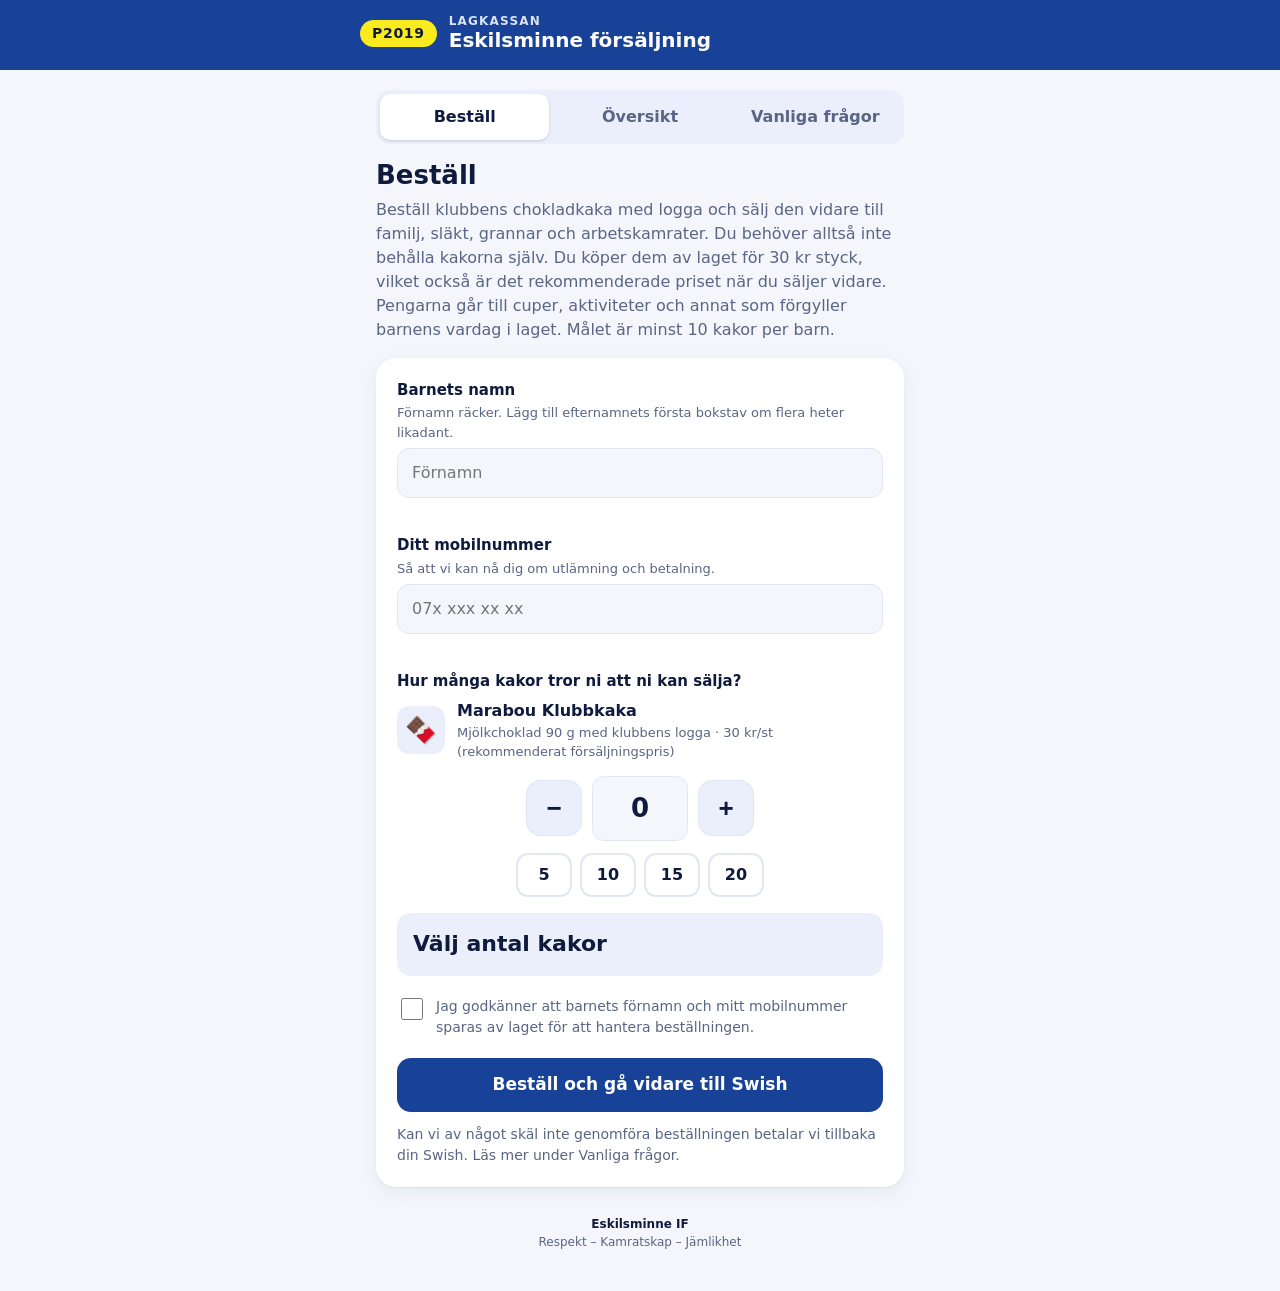
==== index.html @ 73124a8a "Betona att kakorna säljs vidare Introtexten säger tydligt att man säljer kakorna vidare och inte beh" ====
<!DOCTYPE html>
<html lang="sv">
<head>
<meta charset="utf-8">
<meta name="viewport" content="width=device-width, initial-scale=1, viewport-fit=cover">
<meta name="robots" content="noindex, nofollow">
<meta name="theme-color" content="#174297">
<title>Chokladförsäljning</title>
<style>
  /* Färger: Eskilsminne IF blå #174297 (accent) och gul #faeb1e (markering).
     Bekräfta mot klubbens grafiska profil. */
  :root {
    --bg: #f4f6fb; --card: #ffffff; --text: #0f1b3d; --muted: #5a6585;
    --line: #e1e6f2; --soft: #eaeffb;
    --brand: #174297; --yellow: #faeb1e; --navy: #0f1b3d;
    --accent: #174297;
    --cta-bg: #174297; --cta-ink: #ffffff; --sel-border: #174297;
    --ok: #1b7a34; --err: #b3261e;
    --shadow: 0 1px 2px rgba(15,27,61,.06), 0 6px 20px rgba(15,27,61,.06);
    --r: 20px;
  }
  @media (prefers-color-scheme: dark) {
    :root {
      --bg: #0a1230; --card: #121d44; --text: #eef1fa; --muted: #a9b3d2;
      --line: #26346a; --soft: #1a2857; --accent: #faeb1e;
      --cta-bg: #faeb1e; --cta-ink: #0f1b3d; --sel-border: #faeb1e;
      --ok: #7bd88f; --err: #ff9a92; --shadow: none;
    }
  }
  * { box-sizing: border-box; }
  html { -webkit-text-size-adjust: 100%; }
  body { margin: 0; background: var(--bg); color: var(--text); font-size: 16px; line-height: 1.5;
    font-family: system-ui, -apple-system, "Segoe UI", Roboto, Helvetica, Arial, sans-serif; }
  .num { font-variant-numeric: tabular-nums; }

  .topbar { background: var(--brand); color: #fff; padding: calc(env(safe-area-inset-top, 0px) + 14px) 16px 18px; }
  .topbar-in { max-width: 560px; margin: 0 auto; display: flex; align-items: center; gap: 12px; }
  .topbar img { height: 36px; width: auto; }
  .pill { display: inline-block; background: var(--yellow); color: var(--navy); font-weight: 800; letter-spacing: .05em; padding: 3px 12px; border-radius: 999px; font-size: 14px; }
  .brandline { line-height: 1.2; }
  .club { font-size: 12px; letter-spacing: .1em; text-transform: uppercase; opacity: .85; font-weight: 600; }
  .appname { font-size: 20px; font-weight: 800; }

  .tabs { display: flex; gap: 6px; background: var(--soft); padding: 4px; border-radius: 14px; }
  .tabs button { flex: 1; border: 0; background: transparent; color: var(--muted); font: inherit; font-weight: 700; padding: 10px 8px; border-radius: 10px; cursor: pointer; min-height: 46px; }
  .tabs button[aria-selected="true"] { background: var(--card); color: var(--text); box-shadow: 0 1px 3px rgba(0,0,0,.15); }
  details { border-top: 1px solid var(--line); }
  details:first-of-type { border-top: 0; }
  summary { cursor: pointer; font-weight: 700; padding: 14px 0; list-style: none; display: flex; justify-content: space-between; gap: 12px; min-height: 48px; }
  summary::-webkit-details-marker { display: none; }
  summary::after { content: "+"; font-size: 22px; line-height: 1; color: var(--muted); }
  details[open] summary::after { content: "–"; }
  details p { margin: 0 0 14px; }
  .page { max-width: 560px; margin: 0 auto; padding: 20px 16px calc(env(safe-area-inset-bottom, 0px) + 40px); }
  .page > * + * { margin-top: 16px; }
  h2.title { font-size: 26px; line-height: 1.2; margin: 4px 0 0; }
  .lead { color: var(--muted); margin: 6px 0 0; }
  .card { background: var(--card); border-radius: var(--r); padding: 20px; box-shadow: var(--shadow); border: 1px solid var(--line); }
  @media (prefers-color-scheme: light) { .card { border-color: transparent; } }
  .notice { background: var(--soft); border-left: 4px solid var(--yellow); border-radius: 10px; padding: 10px 14px; font-size: 14px; }

  /* ---------- Mätare ---------- */
  .meters { background: var(--brand); color: #fff; border: 0; display: grid; gap: 22px; }
  .kicker { font-size: 12px; letter-spacing: .1em; text-transform: uppercase; opacity: .85; font-weight: 700; margin: 0; }
  .m-head { display: block; }
  .m-label { display: block; font-weight: 700; opacity: .92; }
  .m-value { font-size: 30px; font-weight: 800; line-height: 1.1; }
  .m-value small { font-size: 14px; font-weight: 600; opacity: .85; }
  .track-wrap { position: relative; padding-top: 22px; margin-top: 4px; }
  .track { height: 12px; border-radius: 999px; background: rgba(255,255,255,.25); overflow: hidden; }
  .track > span { display: block; height: 100%; background: var(--yellow); border-radius: 999px; transition: width .5s ease; }
  .marker { position: absolute; top: 0; bottom: -4px; width: 0; border-left: 2px solid #fff; }
  .marker span { position: absolute; top: -2px; left: 0; transform: translateX(-50%); font-size: 12px; font-weight: 700; white-space: nowrap; background: var(--brand); padding: 0 4px; }
  .m-cap { margin: 8px 0 0; font-size: 14px; opacity: .92; }
  .m-cap strong { color: var(--yellow); }

  /* ---------- Formulär ---------- */
  label, .label { display: block; font-weight: 700; margin: 0 0 6px; font-size: 15px; }
  .hint { font-weight: 400; color: var(--muted); font-size: 13px; display: block; margin-top: 2px; }
  input[type=text], input[type=tel], input[type=number] { width: 100%; font: inherit; color: var(--text); background: var(--bg);
    border: 1px solid var(--line); border-radius: 12px; padding: 12px 14px; min-height: 50px; }
  input:focus, button:focus-visible, a:focus-visible, summary:focus-visible { outline: 3px solid var(--sel-border); outline-offset: 2px; }
  .field + .field { margin-top: 16px; }
  .error { color: var(--err); font-size: 14px; margin: 6px 0 0; min-height: 1em; }
  .formerror { color: var(--err); font-weight: 700; margin: 0 0 12px; }
  .hp { position: absolute; left: -9999px; width: 1px; height: 1px; overflow: hidden; }
  .check { display: flex; gap: 10px; align-items: flex-start; font-size: 14px; color: var(--muted); font-weight: 400; }
  .check input { width: 22px; height: 22px; margin-top: 2px; flex-shrink: 0; accent-color: var(--brand); }

  .product { display: flex; align-items: center; gap: 12px; margin-bottom: 14px; }
  .ico { flex: 0 0 48px; height: 48px; border-radius: 12px; background: var(--soft); display: grid; place-items: center; font-size: 26px; }
  .product .name { font-weight: 700; }
  .product .meta { font-size: 13px; color: var(--muted); }
  .stepper { display: flex; align-items: center; justify-content: center; gap: 10px; }
  .stepper button { width: 56px; height: 56px; border-radius: 14px; border: 1px solid var(--line); background: var(--soft); color: var(--text); font-size: 26px; font-weight: 700; cursor: pointer; }
  .stepper input { width: 96px; text-align: center; min-height: 56px; font-size: 26px; font-weight: 800; -moz-appearance: textfield; }
  .stepper input::-webkit-outer-spin-button, .stepper input::-webkit-inner-spin-button { -webkit-appearance: none; margin: 0; }
  .presets { display: flex; gap: 8px; justify-content: center; margin-top: 12px; }
  .preset { min-width: 56px; min-height: 44px; border-radius: 12px; border: 2px solid var(--line); background: transparent; color: var(--text); font: inherit; font-weight: 800; cursor: pointer; }
  .preset[aria-pressed="true"] { border-color: var(--sel-border); background: var(--soft); }

  .pay { background: var(--soft); border-radius: 14px; padding: 14px 16px; margin-top: 16px; }
  .pay p { margin: 0; }
  .pay .big { font-size: 22px; font-weight: 800; }
  .pay .sub { color: var(--muted); font-size: 14px; margin-top: 2px; }
  .pay .sub strong { color: var(--text); }

  .primary { display: block; width: 100%; text-align: center; text-decoration: none; border: 0; border-radius: 14px; background: var(--cta-bg); color: var(--cta-ink);
    font: inherit; font-weight: 800; font-size: 17px; padding: 14px; cursor: pointer; min-height: 54px; }
  .primary[disabled] { opacity: .6; cursor: wait; }
  .ghost { width: 100%; border: 2px solid var(--line); border-radius: 14px; background: transparent; color: var(--text); font: inherit; font-weight: 700; padding: 12px; cursor: pointer; min-height: 48px; }

  /* ---------- Bekräftelse ---------- */
  .done h2 { margin: 0 0 4px; font-size: 24px; }
  .okline { color: var(--ok); font-weight: 800; margin: 0 0 4px; }
  .sumrow { display: flex; justify-content: space-between; gap: 12px; padding: 10px 0; border-top: 1px solid var(--line); border-bottom: 1px solid var(--line); margin: 14px 0; font-weight: 700; }
  .swish { border: 2px solid var(--yellow); border-radius: 16px; padding: 16px; }
  .swish h3 { margin: 0 0 4px; font-size: 20px; }
  .copyrow { display: flex; align-items: center; justify-content: space-between; gap: 10px; padding: 10px 0; border-top: 1px solid var(--line); }
  .copyrow:first-of-type { border-top: 0; }
  .copyrow .k { font-size: 12px; color: var(--muted); letter-spacing: .06em; text-transform: uppercase; font-weight: 700; }
  .copyrow .v { font-size: 20px; font-weight: 800; word-break: break-word; }
  .copy { flex-shrink: 0; min-width: 84px; min-height: 44px; border-radius: 12px; border: 2px solid var(--line); background: transparent; color: var(--text); font: inherit; font-weight: 700; cursor: pointer; }
  .copy.ok { border-color: var(--ok); color: var(--ok); }
  .steps { margin: 14px 0 0; padding-left: 20px; }
  .steps li + li { margin-top: 4px; }
  .small { font-size: 14px; color: var(--muted); }
  .foot { text-align: center; font-size: 12px; color: var(--muted); margin-top: 28px; }
  .foot strong { color: var(--text); }
  .loading { text-align: center; color: var(--muted); padding: 24px 0; }
  [hidden] { display: none !important; }
</style>
</head>
<body>
<header class="topbar">
  <div class="topbar-in">
    <img id="logo" alt="" hidden>
    <span class="pill" id="pill"></span>
    <div class="brandline"><div class="club" id="club"></div><div class="appname" id="apptitle"></div></div>
  </div>
</header>

<main class="page">
  <div class="tabs" role="tablist" aria-label="Sidor">
    <button role="tab" id="tab-bestall" aria-controls="view-bestall" aria-selected="true">Beställ</button>
    <button role="tab" id="tab-oversikt" aria-controls="view-oversikt" aria-selected="false">Översikt</button>
    <button role="tab" id="tab-fragor" aria-controls="view-fragor" aria-selected="false">Vanliga frågor</button>
  </div>
  <section id="view-bestall" role="tabpanel" aria-labelledby="tab-bestall">
    <section id="content"></section>
  </section>
  <section id="view-oversikt" role="tabpanel" aria-labelledby="tab-oversikt" hidden>
    <h2 class="title">Översikt</h2>
    <p class="lead">Så här många kakor har hela laget beställt hittills.</p>
    <section id="meters" aria-label="Översikt just nu" style="margin-top:16px"><p class="loading">Hämtar översikten…</p></section>
  </section>
  <section id="view-fragor" role="tabpanel" aria-labelledby="tab-fragor" hidden></section>
  <div class="foot" id="foot"></div>
  <noscript>Sidan kräver JavaScript för att kunna ta emot beställningar.</noscript>
</main>

<script>
/* ==========================================================================
   KONFIGURATION: ändra bara här. Texterna visas som ren text (ingen HTML).
   ========================================================================== */
const CONFIG = {
  klubb: "Eskilsminne IF",
  lag: "P2019",                       // måste finnas i ALLOWED_LAG i Code.gs
  motto: "Respekt – Kamratskap – Jämlikhet",
  titel: "Eskilsminne försäljning",
  undertitel: "Lagkassan",

  // Webbadressen till Apps Script (se README.md). Tom = förhandsvisning med exempeldata.
  endpoint: "https://script.google.com/macros/s/AKfycbynyAJdsBp7DcwXx9NW-71FmZ307DfTU77ZgN47myDU99d4_BjrPfMzxWVSpmZs5DMhxA/exec",
  // Valfri logga: lägg filen bredvid index.html, till exempel "logga.png". Fråga klubben först.
  logo: "",

  produkt: { namn: "Marabou Klubbkaka", detalj: "Mjölkchoklad 90 g med klubbens logga", emoji: "🍫" },
  pris: 30,            // kr per kaka som föräldern swishar
  inkopspris: 14.5,    // kr per kaka vi betalar Marabou (inkl. tryck, frakt, moms). Kontrollera mot offerten.
  minimum: 240,        // minst så många behövs för att vi ska kunna beställa
  mal: 300,            // mätarens slut. Allt över är bonus.
  maxAntal: 50,        // största antal per beställning
  snabbval: [5, 10, 15, 20],

  // Swish. nummer = mottagaren. meddelande = text som förifylls, följd av ordernumret.
  swish: { nummer: "073 028 18 22", namnPaKonto: "Andreas Adelborg", meddelande: "Eskils 2019 försäljning" },

  intro: "Beställ klubbens chokladkaka med logga och sälj den vidare till familj, släkt, grannar och arbetskamrater. " +
         "Du behöver alltså inte behålla kakorna själv. " +
         "Du köper dem av laget för {pris} styck, vilket också är det rekommenderade priset när du säljer vidare. " +
         "Pengarna går till cuper, aktiviteter och annat som förgyller barnens vardag i laget. Målet är minst 10 kakor per barn.",
  aterbetalning: "Kan vi av något skäl inte genomföra beställningen betalar vi tillbaka din Swish. Läs mer under Vanliga frågor.",
  belonning: "Beställs {mal} kakor eller fler blir det en överraskning för barnen på sista träningen före jul.",
  utlamning: "Information om när och var kakorna delas ut kommer inom kort.",
  kontakt: "Hittar du inte svaret? Skriv i lagets WhatsApp-grupp.",

  // Vanliga frågor. {pris}, {mal}, {minimum} och {marginal} (till lagkassan per kaka) fylls i automatiskt.
  faq: [
    { f: "Vad går pengarna till?",
      s: "Pengarna ska vara en grund för cuper, aktiviteter och annat som kan förgylla barnens vardag i P2019-laget." },
    { f: "Varför just de här kakorna?",
      s: "En stor andel av priset går tillbaka till laget. Eftersom kakan har klubbens logga sprider den dessutom föreningens namn." },
    { f: "Vad kostar det och hur betalar jag?",
      s: "Du köper kakorna av laget för {pris} styck och swishar direkt när du har beställt. Efter beställningen visas Swish-nummer, belopp och ett meddelande att skriva, så att vi hittar din betalning." },
    { f: "Vad ska jag ta betalt när jag säljer vidare?",
      s: "Det bestämmer du själv. Rekommenderat pris är {pris} per kaka, och då går du jämnt ut. Många säljer också 4 för 100 kr, vilket kan vara lättare att sälja. Då står du själv för mellanskillnaden (5 kr per kaka). Laget får lika mycket oavsett: {marginal} per kaka går direkt till lagkassan." },
    { f: "Hur många ska vi sälja?",
      s: "Målet är minst 10 kakor per barn. Några säljer fler och några färre, men tillsammans blir det ett bra tillskott till laget. Beställ det du tror att du kan sälja, eftersom leverantören inte tar tillbaka osålda kakor. Börja gärna med familj, släkt och grannar." },
    { f: "Vad händer om vi når {mal} kakor?",
      s: "Beställs {mal} kakor eller fler blir det en överraskning för barnen på sista träningen före jul. Allt över {mal} är bonus till lagkassan." },
    { f: "Vad händer om det inte blir tillräckligt många beställningar?",
      s: "Vi beställer från leverantören först när vi har minst {minimum} kakor beställda. Om vi inte når dit kan vi inte lägga beställningen, och då betalar vi tillbaka din Swish." },
    { f: "När och var får jag kakorna?",
      s: "Utlämning meddelas i lagets WhatsApp-grupp när kakorna är på plats." },
    { f: "Hur länge håller chokladen?",
      s: "Bäst före-datumet står på förpackningen. Sälj kakorna i god tid före det." },
    { f: "Kan jag ändra eller komplettera min beställning?",
      s: "Ja, gör en ny beställning eller hör av dig i lagets WhatsApp-grupp." },
    { f: "Vad sparar ni om mig?",
      s: "Vi sparar barnets förnamn och ditt mobilnummer, enbart för att hantera beställningen, utlämningen och betalningen. Uppgifterna delas inte vidare. Kontakta laget om du vill ha dem raderade." }
  ],

  // Exempeldata i förhandsvisningen (när endpoint är tom)
  demoBestallt: 187,
  demoSwish: "123 456 78 90"
};
/* ========================================================================== */

(function () {
  "use strict";

  var loadedAt = Date.now();
  var state = { bestallt: null, antal: 0, barn: "", mobil: "" };
  var demo = !CONFIG.endpoint;
  var marginal = CONFIG.pris - CONFIG.inkopspris;
  function fill(s) {
    return String(s).replace(/\{mal\}/g, new Intl.NumberFormat("sv-SE").format(CONFIG.mal))
      .replace(/\{minimum\}/g, new Intl.NumberFormat("sv-SE").format(CONFIG.minimum))
      .replace(/\{pris\}/g, CONFIG.pris + " kr")
      .replace(/\{marginal\}/g, kr(marginal));
  }

  function kr(n) {
    var whole = Math.abs(n - Math.round(n)) < 0.005;
    return new Intl.NumberFormat("sv-SE", { minimumFractionDigits: whole ? 0 : 2, maximumFractionDigits: whole ? 0 : 2 }).format(n) + " kr";
  }
  var nf = new Intl.NumberFormat("sv-SE");

  function h(tag, attrs) {
    var e = document.createElement(tag);
    if (attrs) Object.keys(attrs).forEach(function (k) {
      if (k === "text") e.textContent = attrs[k];
      else if (k === "class") e.className = attrs[k];
      else if (k.indexOf("on") === 0) e.addEventListener(k.slice(2), attrs[k]);
      else e.setAttribute(k, attrs[k]);
    });
    for (var i = 2; i < arguments.length; i++) {
      var kid = arguments[i];
      if (kid == null) continue;
      e.appendChild(typeof kid === "string" ? document.createTextNode(kid) : kid);
    }
    return e;
  }

  /* ---------- Topbar och sidfot ---------- */
  document.getElementById("pill").textContent = CONFIG.lag;
  document.getElementById("club").textContent = CONFIG.undertitel;
  document.getElementById("apptitle").textContent = CONFIG.titel;
  document.title = CONFIG.titel + " – " + CONFIG.lag;
  if (CONFIG.logo) { var lg = document.getElementById("logo"); lg.src = CONFIG.logo; lg.alt = CONFIG.klubb; lg.hidden = false; }
  var foot = document.getElementById("foot");
  foot.appendChild(h("strong", { text: CONFIG.klubb }));
  if (CONFIG.motto) foot.appendChild(h("div", { text: CONFIG.motto }));

  var metersBox = document.getElementById("meters");
  var content = document.getElementById("content");

  /* ---------- Mätare ---------- */
  function pct(v, max) { return max > 0 ? Math.max(0, Math.min(100, v / max * 100)) : 0; }

  function meter(o) {
    var fill = h("span"); fill.style.width = pct(o.value, o.max) + "%";
    var track = h("div", { class: "track", role: "progressbar", "aria-label": o.aria, "aria-valuemin": "0",
      "aria-valuemax": String(o.max), "aria-valuenow": String(Math.min(o.value, o.max)) }, fill);
    var wrap = h("div", { class: "track-wrap" }, track);
    if (o.markerAt != null) {
      var mk = h("div", { class: "marker" });
      mk.style.left = pct(o.markerAt, o.max) + "%";
      if (o.markerLabel) mk.appendChild(h("span", { text: o.markerLabel }));
      wrap.appendChild(mk);
    }
    var cap = h("p", { class: "m-cap" });
    o.cap.forEach(function (part) { cap.appendChild(typeof part === "string" ? document.createTextNode(part) : h("strong", { text: part.b })); });
    return h("div", null,
      h("div", { class: "m-head" }, h("span", { class: "m-label", text: o.label }),
        h("span", { class: "m-value num" }, o.big, h("small", { text: " " + o.small }))),
      wrap, cap);
  }

  function renderMeters() {
    metersBox.textContent = "";
    var n = state.bestallt;
    if (n == null) { metersBox.appendChild(h("p", { class: "loading", text: state.statusFel ? "Det gick inte att hämta översikten just nu. Försök igen om en stund." : "Hämtar översikten…" })); return; }
    var mal = CONFIG.mal, cap1, reward = fill(CONFIG.belonning);
    if (n < mal) cap1 = [{ b: nf.format(mal - n) + " kvar till " + nf.format(mal) + ". " }, reward];
    else cap1 = [{ b: "Målet nått! " }, "Det blir en överraskning för barnen på sista träningen före jul." + (n > mal ? " Allt över " + nf.format(mal) + " är bonus: +" + nf.format(n - mal) + " kakor." : "")];

    var card = h("div", { class: "card meters" }, h("p", { class: "kicker", text: "Hela laget just nu" }),
      meter({ label: "Beställt", big: nf.format(n), small: "av " + nf.format(mal) + " kakor", value: n, max: mal,
        aria: "Beställda kakor", cap: cap1 }),
      meter({ label: "Direkt till lagkassan", big: kr(n * marginal), small: "hittills", value: n * marginal, max: mal * marginal,
        aria: "Pengar till lagkassan",
        cap: [{ b: kr(marginal) }, " av varje kaka går direkt till lagkassan. Vid " + nf.format(mal) + " kakor blir det " + kr(mal * marginal) + "."] }));
    metersBox.appendChild(card);
  }

  function loadStatus() {
    if (demo) { state.bestallt = CONFIG.demoBestallt; renderMeters(); return; }
    fetch(CONFIG.endpoint + "?action=status&lag=" + encodeURIComponent(CONFIG.lag))
      .then(function (r) { return r.json(); })
      .then(function (d) {
        if (d && d.ok && typeof d.bestallt === "number") { state.bestallt = d.bestallt; state.statusFel = false; }
        else if (state.bestallt == null) state.statusFel = true;
        renderMeters();
      })
      .catch(function () { if (state.bestallt == null) { state.statusFel = true; renderMeters(); } });
  }

  /* ---------- Formulär ---------- */
  function renderForm() {
    content.textContent = "";
    if (demo) content.appendChild(h("p", { class: "notice", text: "Förhandsvisning med exempeldata. Beställningar skickas inte förrän sidan är kopplad till Apps Script." }));
    content.appendChild(h("div", { style: "margin-top:16px" }, h("h2", { class: "title", text: "Beställ" }), h("p", { class: "lead", text: fill(CONFIG.intro) })));

    var errBox = h("p", { class: "formerror", role: "alert", hidden: "" });
    var form = h("form", { class: "card", novalidate: "", autocomplete: "off", style: "margin-top:16px" }, errBox);

    var barn = h("input", { type: "text", id: "barn", name: "barn", maxlength: "40", autocomplete: "off", autocapitalize: "words", placeholder: "Förnamn", value: state.barn });
    barn.addEventListener("input", function () { state.barn = barn.value; });
    form.appendChild(h("div", { class: "field" },
      h("label", { for: "barn" }, "Barnets namn", h("span", { class: "hint", text: "Förnamn räcker. Lägg till efternamnets första bokstav om flera heter likadant." })),
      barn, h("p", { class: "error", id: "err-barn" })));

    var mobil = h("input", { type: "tel", id: "mobil", name: "mobil", inputmode: "tel", autocomplete: "tel", placeholder: "07x xxx xx xx", maxlength: "20", value: state.mobil });
    mobil.addEventListener("input", function () { state.mobil = mobil.value; });
    form.appendChild(h("div", { class: "field" },
      h("label", { for: "mobil" }, "Ditt mobilnummer", h("span", { class: "hint", text: "Så att vi kan nå dig om utlämning och betalning." })),
      mobil, h("p", { class: "error", id: "err-mobil" })));

    // Antal
    var P = CONFIG.produkt;
    var antalInp = h("input", { type: "number", inputmode: "numeric", id: "antal", min: "0", max: String(CONFIG.maxAntal), value: String(state.antal), "aria-label": "Antal kakor" });
    var payBig = h("p", { class: "big num" }), paySub = h("p", { class: "sub" });
    var presetBtns = [];
    function setAntal(v) {
      state.antal = Math.max(0, Math.min(CONFIG.maxAntal, v | 0));
      antalInp.value = String(state.antal);
      presetBtns.forEach(function (b) { b.btn.setAttribute("aria-pressed", String(b.n === state.antal)); });
      if (state.antal === 0) { payBig.textContent = "Välj antal kakor"; paySub.textContent = ""; }
      else {
        payBig.textContent = "Du swishar " + kr(state.antal * CONFIG.pris);
        paySub.textContent = "";
        paySub.appendChild(h("strong", { text: kr(state.antal * marginal) })); paySub.appendChild(document.createTextNode(" av det går direkt till lagkassan."));
      }
    }
    antalInp.addEventListener("change", function () { setAntal(parseInt(antalInp.value, 10) || 0); });

    var presets = h("div", { class: "presets", role: "group", "aria-label": "Snabbval" });
    CONFIG.snabbval.forEach(function (n) {
      var btn = h("button", { type: "button", class: "preset num", text: String(n), "aria-pressed": "false", onclick: function () { setAntal(n); } });
      presetBtns.push({ n: n, btn: btn }); presets.appendChild(btn);
    });

    form.appendChild(h("div", { class: "field" },
      h("span", { class: "label", text: "Hur många kakor tror ni att ni kan sälja?" }),
      h("div", { class: "product" }, h("div", { class: "ico", "aria-hidden": "true", text: P.emoji }),
        h("div", null, h("div", { class: "name", text: P.namn }), h("div", { class: "meta", text: P.detalj + " · " + kr(CONFIG.pris) + "/st (rekommenderat försäljningspris)" }))),
      h("div", { class: "stepper" },
        h("button", { type: "button", "aria-label": "Minska antal", text: "−", onclick: function () { setAntal(state.antal - 1); } }), antalInp,
        h("button", { type: "button", "aria-label": "Öka antal", text: "+", onclick: function () { setAntal(state.antal + 1); } })),
      presets,
      h("div", { class: "pay", "aria-live": "polite" }, payBig, paySub),
      h("p", { class: "error", id: "err-antal" })));
    setAntal(state.antal);

    var hp = h("input", { type: "text", name: "website", tabindex: "-1", autocomplete: "off", "aria-hidden": "true" });
    form.appendChild(h("div", { class: "hp", "aria-hidden": "true" }, h("label", { text: "Lämna tomt" }), hp));

    var samtycke = h("input", { type: "checkbox", id: "samtycke" });
    form.appendChild(h("div", { class: "field" },
      h("label", { class: "check", for: "samtycke" }, samtycke,
        h("span", { text: "Jag godkänner att barnets förnamn och mitt mobilnummer sparas av laget för att hantera beställningen." })),
      h("p", { class: "error", id: "err-samtycke" })));

    var submit = h("button", { type: "submit", class: "primary", text: "Beställ och gå vidare till Swish" });
    form.appendChild(submit);
    form.appendChild(h("p", { class: "small", style: "margin:12px 0 0", text: CONFIG.aterbetalning }));
    content.appendChild(form);

    function setErr(id, msg) { var e = document.getElementById(id); if (e) e.textContent = msg || ""; }
    function normalizeMobil(s) {
      s = String(s || "").replace(/[\s\-().]/g, "");
      if (s.indexOf("+46") === 0) s = "0" + s.slice(3); else if (s.indexOf("0046") === 0) s = "0" + s.slice(4);
      return s;
    }

    form.addEventListener("submit", function (ev) {
      ev.preventDefault();
      ["barn", "mobil", "antal", "samtycke"].forEach(function (k) { setErr("err-" + k); });
      errBox.hidden = true;
      var ok = true;
      var namn = barn.value.trim();
      if (!/^[\p{L}][\p{L} '\-.]{1,39}$/u.test(namn)) { setErr("err-barn", "Skriv barnets namn (2–40 tecken)."); ok = false; }
      var tel = normalizeMobil(mobil.value);
      if (!/^07\d{8}$/.test(tel)) { setErr("err-mobil", "Skriv ett svenskt mobilnummer, till exempel 070 123 45 67."); ok = false; }
      if (state.antal < 1) { setErr("err-antal", "Välj hur många kakor du vill beställa."); ok = false; }
      if (!samtycke.checked) { setErr("err-samtycke", "Du behöver godkänna för att kunna beställa."); ok = false; }
      if (!ok) { var f = form.querySelector(".error:not(:empty)"); if (f) f.scrollIntoView({ block: "center", behavior: "smooth" }); return; }

      var payload = { lag: CONFIG.lag, barn: namn, mobil: tel, antal: state.antal, samtycke: true, website: hp.value, t: Date.now() - loadedAt };
      submit.disabled = true; submit.textContent = "Skickar…";
      function fail(msg) {
        submit.disabled = false; submit.textContent = "Beställ och gå vidare till Swish";
        errBox.textContent = msg; errBox.hidden = false; errBox.scrollIntoView({ block: "center", behavior: "smooth" });
      }
      if (demo) { setTimeout(function () { success(payload, "DEMO0001", payload.antal * CONFIG.pris); }, 400); return; }
      fetch(CONFIG.endpoint, { method: "POST", headers: { "Content-Type": "text/plain;charset=utf-8" }, body: JSON.stringify(payload) })
        .then(function (r) { return r.json(); })
        .then(function (d) {
          if (d && d.ok) success(payload, d.id, typeof d.belopp === "number" ? d.belopp : payload.antal * CONFIG.pris);
          else fail((d && d.fel) || "Något gick fel. Försök igen.");
        })
        .catch(function () { fail("Det gick inte att skicka just nu. Kontrollera uppkopplingen och försök igen, eller hör av dig i WhatsApp-gruppen."); });
    });
  }

  function success(p, orderId, belopp) {
    if (typeof state.bestallt === "number") state.bestallt += p.antal;
    renderMeters();
    renderDone(p, orderId, belopp);
  }

  /* ---------- Bekräftelse med Swish-instruktioner ---------- */
  function copyText(text, btn) {
    function flash() { var old = btn.textContent; btn.textContent = "Kopierat ✓"; btn.classList.add("ok"); setTimeout(function () { btn.textContent = old; btn.classList.remove("ok"); }, 1600); }
    if (navigator.clipboard && navigator.clipboard.writeText) { navigator.clipboard.writeText(text).then(flash, fallback); } else fallback();
    function fallback() {
      var t = h("textarea", { style: "position:fixed;opacity:0" }); t.value = text; document.body.appendChild(t); t.select();
      try { document.execCommand("copy"); flash(); } catch (e) {} document.body.removeChild(t);
    }
  }

  function renderDone(p, orderId, belopp) {
    content.textContent = "";
    var nummer = CONFIG.swish.nummer || (demo ? CONFIG.demoSwish : "");
    var meddelande = (CONFIG.swish.meddelande + " " + orderId).slice(0, 50);

    var swish = h("div", { class: "swish" }, h("h3", { text: "Swisha " + kr(belopp) + " nu" }));
    if (nummer) {
      function row(k, v, raw) {
        var b = h("button", { type: "button", class: "copy", text: "Kopiera", "aria-label": "Kopiera " + k.toLowerCase() });
        b.addEventListener("click", function () { copyText(raw || v, b); });
        return h("div", { class: "copyrow" }, h("div", null, h("div", { class: "k", text: k }), h("div", { class: "v num", text: v })), b);
      }
      swish.appendChild(row("Swish-nummer", nummer, String(nummer).replace(/\s/g, "")));
      if (CONFIG.swish.namnPaKonto) swish.appendChild(h("p", { class: "small", style: "margin:0 0 6px", text: "Mottagare: " + CONFIG.swish.namnPaKonto }));
      swish.appendChild(row("Belopp", kr(belopp), String(belopp)));
      swish.appendChild(row("Meddelande", meddelande, meddelande));
      swish.appendChild(h("ol", { class: "steps small" },
        h("li", { text: "Öppna Swish och fyll i numret, beloppet och meddelandet ovan. Tryck Kopiera för att slippa skriva." }),
        h("li", { text: "Behåll meddelandet. Det är så vi hittar din betalning." }),
        h("li", { text: "Klart! Du behöver inte göra något mer." })));
    } else {
      swish.appendChild(h("p", { text: "Swish-uppgifter kommer inom kort. Vi hör av oss i lagets WhatsApp-grupp." }));
    }

    content.appendChild(h("div", { class: "card done", style: "margin-top:16px" },
      h("p", { class: "okline", text: demo ? "Förhandsvisning (inget skickades)" : "Beställningen är mottagen" }),
      h("h2", { text: "Tack, " + p.barn + "!" }),
      h("div", { class: "sumrow" }, h("span", { class: "num", text: p.antal + " × " + CONFIG.produkt.namn }), h("span", { class: "num", text: kr(belopp) })),
      swish,
      h("p", { class: "small", style: "margin:14px 0 0", text: "Ordernummer: " + orderId + ". Ta gärna en skärmdump." }),
      h("p", { class: "small", text: "Din beställning räknas som klar när betalningen har kommit in." }),
      h("p", { text: CONFIG.utlamning }),
      h("p", { class: "small", text: CONFIG.aterbetalning }),
      h("p", { class: "small", text: CONFIG.kontakt }),
      h("button", { type: "button", class: "ghost", text: "Gör en ny beställning",
        onclick: function () { state.antal = 0; state.barn = ""; renderForm(); window.scrollTo(0, 0); } })));
    window.scrollTo(0, 0);
  }

  /* ---------- Flikar och vanliga frågor ---------- */
  // Översikten hämtas direkt när sidan laddas (i bakgrunden) och på nytt varje gång fliken öppnas.
  var TABS = ["bestall", "oversikt", "fragor"];
  var viewF = document.getElementById("view-fragor");
  function showTab(which) {
    if (TABS.indexOf(which) < 0) which = "bestall";
    TABS.forEach(function (t) {
      document.getElementById("tab-" + t).setAttribute("aria-selected", String(t === which));
      document.getElementById("view-" + t).hidden = t !== which;
    });
    try { history.replaceState(null, "", location.search + (which === "bestall" ? "" : "#" + which)); } catch (e) {}
    if (which === "oversikt" && !demo) loadStatus();
    window.scrollTo(0, 0);
  }
  TABS.forEach(function (t) { document.getElementById("tab-" + t).addEventListener("click", function () { showTab(t); }); });

  function renderFaq() {
    viewF.textContent = "";
    viewF.appendChild(h("h2", { class: "title", text: "Vanliga frågor" }));
    var c = h("div", { class: "card", style: "margin-top:16px" });
    CONFIG.faq.forEach(function (it) { c.appendChild(h("details", null, h("summary", { text: fill(it.f) }), h("p", { text: fill(it.s) }))); });
    viewF.appendChild(c);
    viewF.appendChild(h("p", { class: "small", style: "margin-top:12px", text: CONFIG.kontakt }));
  }

  renderFaq();
  renderForm();
  loadStatus();
  if (location.hash) showTab(location.hash.slice(1));
})();
</script>
</body>
</html>
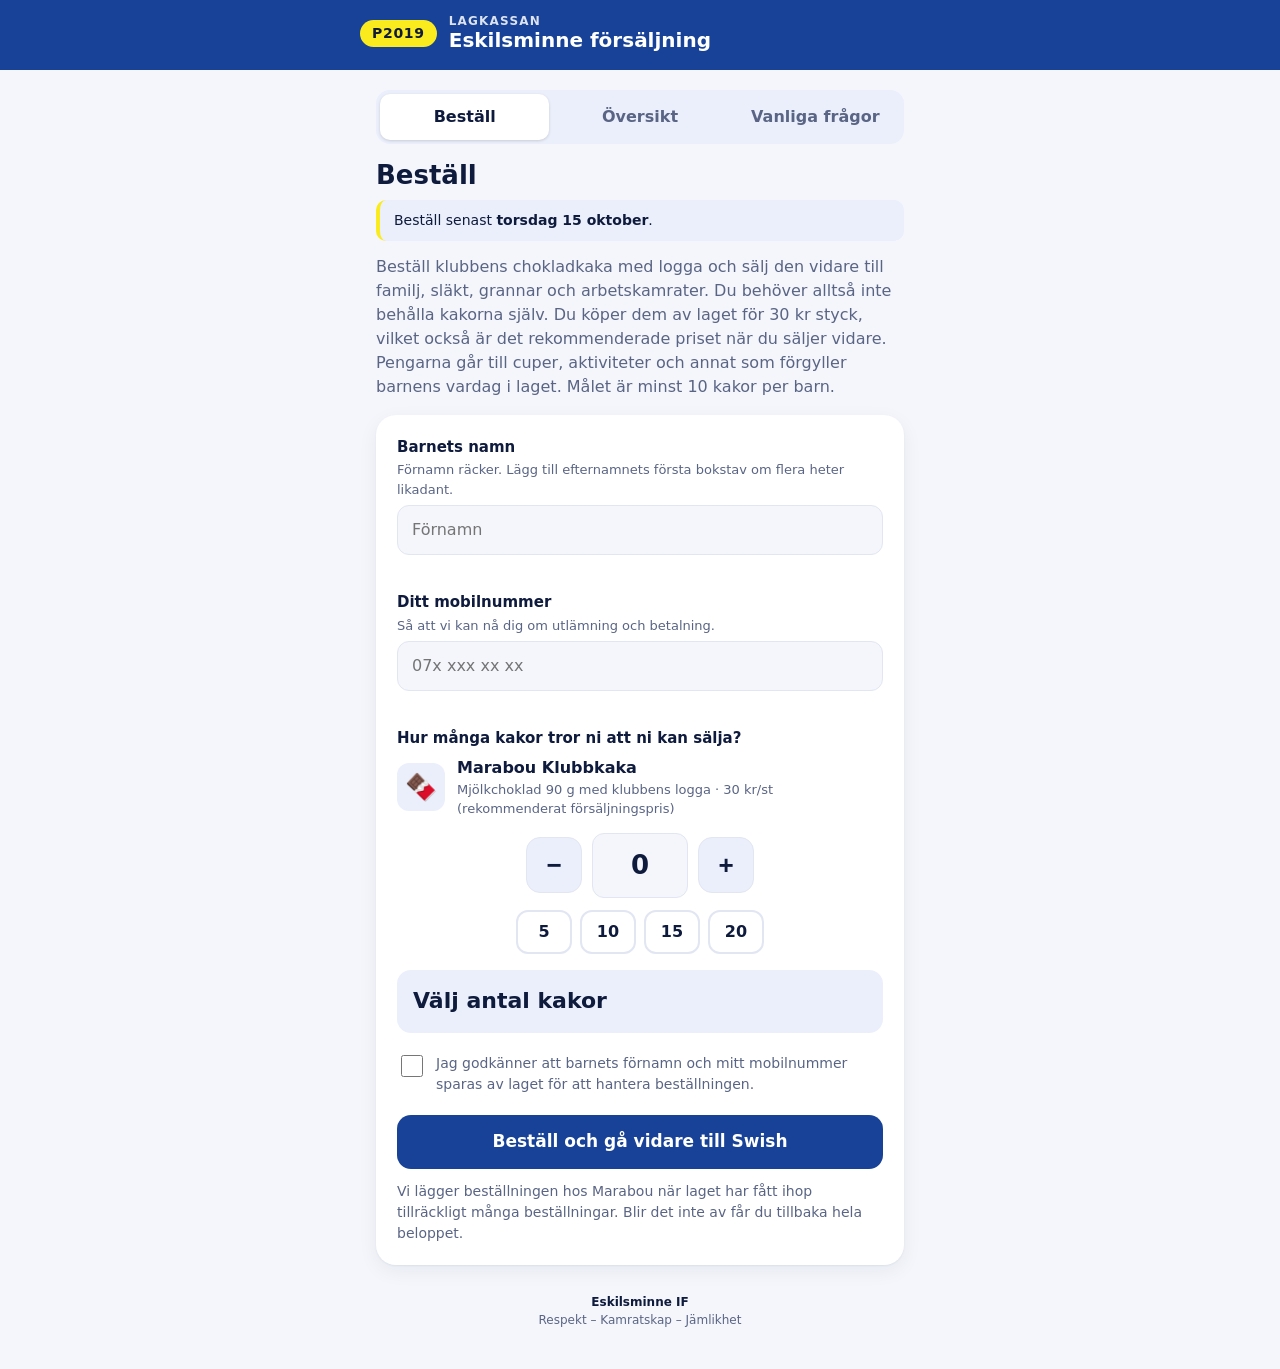
==== commit b3d68dee: "Sista beställningsdag 15 oktober och tydligare om när laget beställer - CONFIG.sistaDag visas överst" ====
--- a/index.html
+++ b/index.html
@@ -190,9 +190,10 @@
          "Du behöver alltså inte behålla kakorna själv. " +
          "Du köper dem av laget för {pris} styck, vilket också är det rekommenderade priset när du säljer vidare. " +
          "Pengarna går till cuper, aktiviteter och annat som förgyller barnens vardag i laget. Målet är minst 10 kakor per barn.",
-  aterbetalning: "Kan vi av något skäl inte genomföra beställningen betalar vi tillbaka din Swish. Läs mer under Vanliga frågor.",
+  sistaDag: "torsdag 15 oktober",  // visas överst på Beställ, i bekräftelsen och i Vanliga frågor. Tom = visas inte.
+  aterbetalning: "Vi lägger beställningen hos Marabou när laget har fått ihop tillräckligt många beställningar. Blir det inte av får du tillbaka hela beloppet.",
   belonning: "Beställs {mal} kakor eller fler blir det en överraskning för barnen på sista träningen före jul.",
-  utlamning: "Information om när och var kakorna delas ut kommer inom kort.",
+  utlamning: "Vad händer nu? När beställningstiden är slut ({sista}) beställer vi kakorna. Vi meddelar i lagets WhatsApp-grupp när de kan hämtas.",
   kontakt: "Hittar du inte svaret? Skriv i lagets WhatsApp-grupp.",
 
   // Vanliga frågor. {pris}, {mal}, {minimum} och {marginal} (till lagkassan per kaka) fylls i automatiskt.
@@ -205,6 +206,8 @@
       s: "Du köper kakorna av laget för {pris} styck och swishar direkt när du har beställt. Efter beställningen visas Swish-nummer, belopp och ett meddelande att skriva, så att vi hittar din betalning." },
     { f: "Vad ska jag ta betalt när jag säljer vidare?",
       s: "Det bestämmer du själv. Rekommenderat pris är {pris} per kaka, och då går du jämnt ut. Många säljer också 4 för 100 kr, vilket kan vara lättare att sälja. Då står du själv för mellanskillnaden (5 kr per kaka). Laget får lika mycket oavsett: {marginal} per kaka går direkt till lagkassan." },
+    { f: "När är sista dag att beställa?",
+      s: "Beställ senast {sista}. Då lägger vi beställningen hos Marabou, så att kakorna kommer i god tid före julförsäljningarna." },
     { f: "Hur många ska vi sälja?",
       s: "Målet är minst 10 kakor per barn. Några säljer fler och några färre, men tillsammans blir det ett bra tillskott till laget. Beställ det du tror att du kan sälja, eftersom leverantören inte tar tillbaka osålda kakor. Börja gärna med familj, släkt och grannar." },
     { f: "Vad händer om vi når {mal} kakor?",
@@ -238,7 +241,8 @@
     return String(s).replace(/\{mal\}/g, new Intl.NumberFormat("sv-SE").format(CONFIG.mal))
       .replace(/\{minimum\}/g, new Intl.NumberFormat("sv-SE").format(CONFIG.minimum))
       .replace(/\{pris\}/g, CONFIG.pris + " kr")
-      .replace(/\{marginal\}/g, kr(marginal));
+      .replace(/\{marginal\}/g, kr(marginal))
+      .replace(/\{sista\}/g, CONFIG.sistaDag || "sista beställningsdagen");
   }
 
   function kr(n) {
@@ -331,7 +335,9 @@
   function renderForm() {
     content.textContent = "";
     if (demo) content.appendChild(h("p", { class: "notice", text: "Förhandsvisning med exempeldata. Beställningar skickas inte förrän sidan är kopplad till Apps Script." }));
-    content.appendChild(h("div", { style: "margin-top:16px" }, h("h2", { class: "title", text: "Beställ" }), h("p", { class: "lead", text: fill(CONFIG.intro) })));
+    content.appendChild(h("div", { style: "margin-top:16px" }, h("h2", { class: "title", text: "Beställ" }),
+      CONFIG.sistaDag ? h("p", { class: "notice", style: "margin-top:8px" }, "Beställ senast ", h("strong", { text: CONFIG.sistaDag }), ".") : null,
+      h("p", { class: "lead", text: fill(CONFIG.intro) })));
 
     var errBox = h("p", { class: "formerror", role: "alert", hidden: "" });
     var form = h("form", { class: "card", novalidate: "", autocomplete: "off", style: "margin-top:16px" }, errBox);
@@ -482,7 +488,7 @@
       swish,
       h("p", { class: "small", style: "margin:14px 0 0", text: "Ordernummer: " + orderId + ". Ta gärna en skärmdump." }),
       h("p", { class: "small", text: "Din beställning räknas som klar när betalningen har kommit in." }),
-      h("p", { text: CONFIG.utlamning }),
+      h("p", { text: fill(CONFIG.utlamning) }),
       h("p", { class: "small", text: CONFIG.aterbetalning }),
       h("p", { class: "small", text: CONFIG.kontakt }),
       h("button", { type: "button", class: "ghost", text: "Gör en ny beställning",
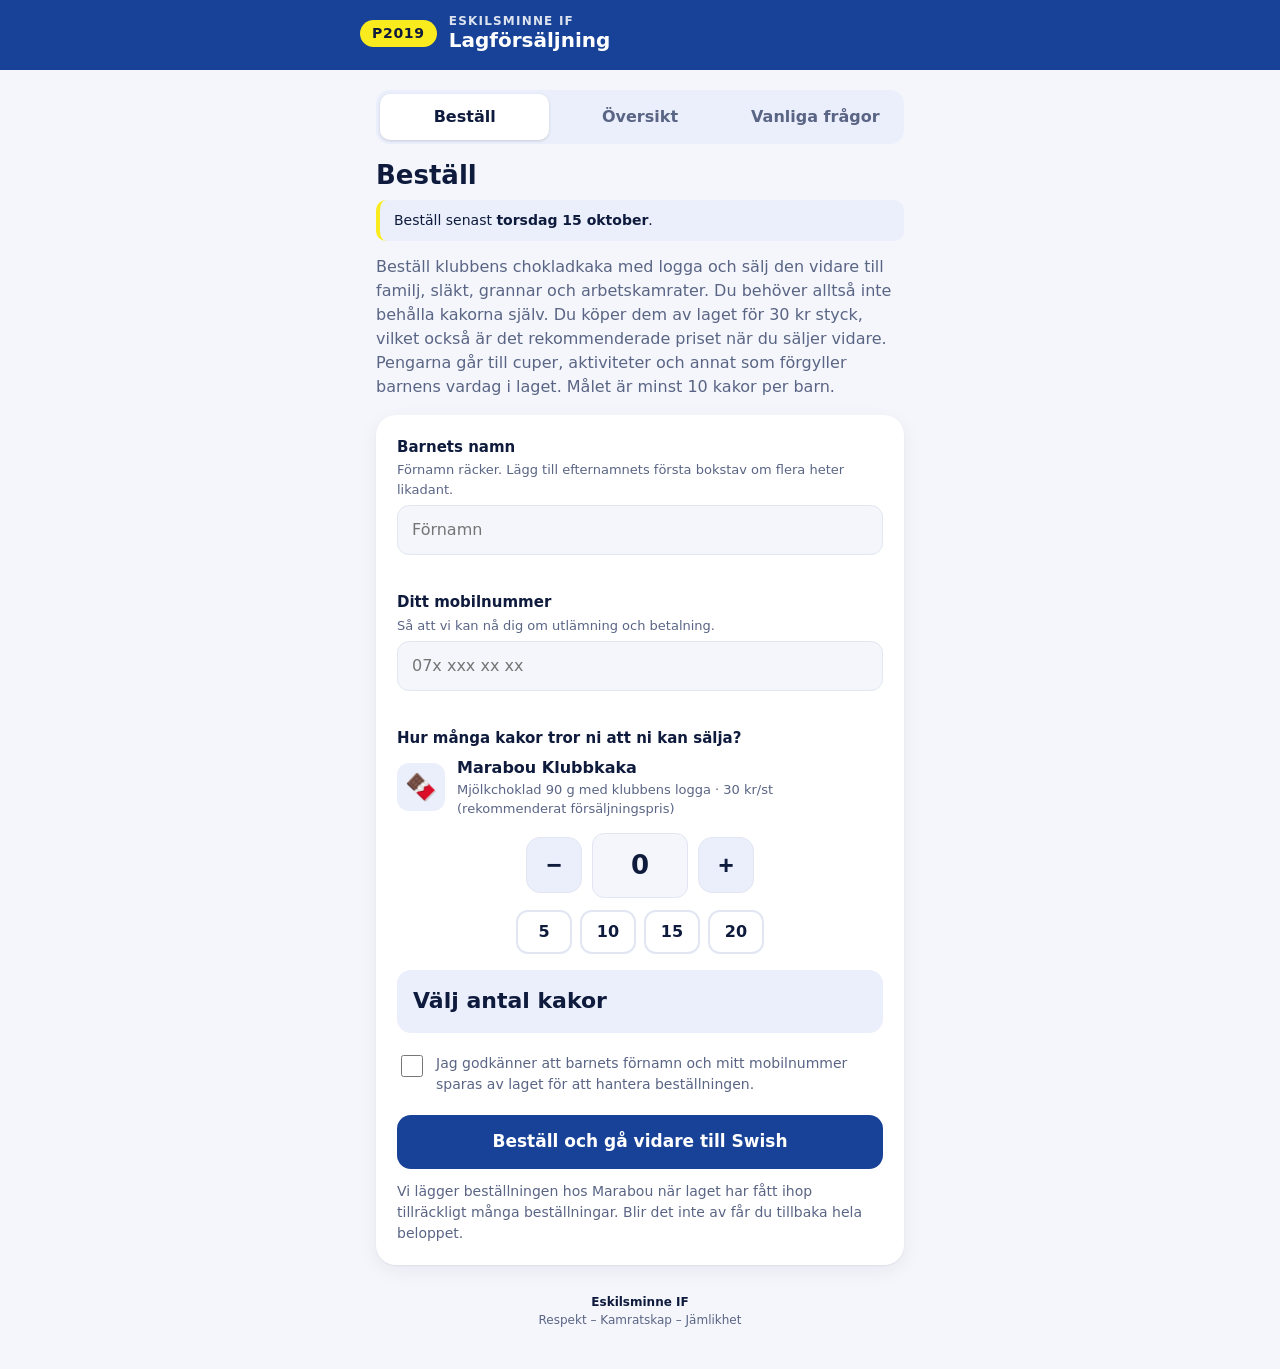
==== commit 8e139053: "Rubrik: Eskilsminne IF – Lagförsäljning Co-Authored-By: Claude Opus 5.5 <noreply@anthropic.com> Clau" ====
--- a/index.html
+++ b/index.html
@@ -5,7 +5,7 @@
 <meta name="viewport" content="width=device-width, initial-scale=1, viewport-fit=cover">
 <meta name="robots" content="noindex, nofollow">
 <meta name="theme-color" content="#174297">
-<title>Chokladförsäljning</title>
+<title>Eskilsminne IF – Lagförsäljning P2019</title>
 <style>
   /* Färger: Eskilsminne IF blå #174297 (accent) och gul #faeb1e (markering).
      Bekräfta mot klubbens grafiska profil. */
@@ -167,8 +167,8 @@
   klubb: "Eskilsminne IF",
   lag: "P2019",                       // måste finnas i ALLOWED_LAG i Code.gs
   motto: "Respekt – Kamratskap – Jämlikhet",
-  titel: "Eskilsminne försäljning",
-  undertitel: "Lagkassan",
+  titel: "Lagförsäljning",
+  undertitel: "Eskilsminne IF",
 
   // Webbadressen till Apps Script (se README.md). Tom = förhandsvisning med exempeldata.
   endpoint: "https://script.google.com/macros/s/AKfycbynyAJdsBp7DcwXx9NW-71FmZ307DfTU77ZgN47myDU99d4_BjrPfMzxWVSpmZs5DMhxA/exec",
@@ -271,7 +271,7 @@
   document.getElementById("pill").textContent = CONFIG.lag;
   document.getElementById("club").textContent = CONFIG.undertitel;
   document.getElementById("apptitle").textContent = CONFIG.titel;
-  document.title = CONFIG.titel + " – " + CONFIG.lag;
+  document.title = CONFIG.klubb + " – " + CONFIG.titel + " " + CONFIG.lag;
   if (CONFIG.logo) { var lg = document.getElementById("logo"); lg.src = CONFIG.logo; lg.alt = CONFIG.klubb; lg.hidden = false; }
   var foot = document.getElementById("foot");
   foot.appendChild(h("strong", { text: CONFIG.klubb }));
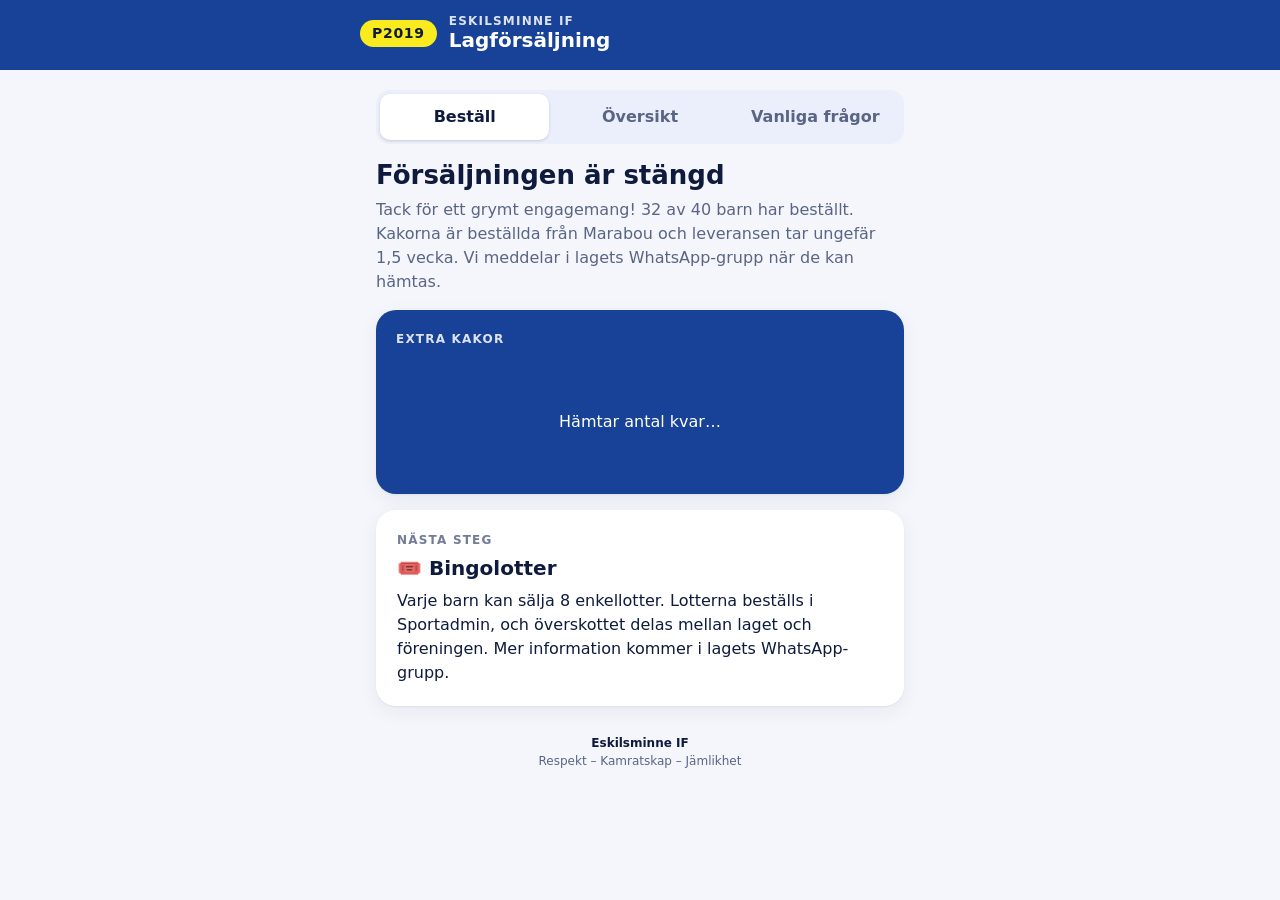
==== commit 4fa7eef7: "Stängd försäljning: nedräkning för extra kakor och bingolotter - CONFIG.stangd: Beställ-fliken visar" ====
--- a/index.html
+++ b/index.html
@@ -179,7 +179,8 @@
   pris: 30,            // kr per kaka som föräldern swishar
   inkopspris: 14.5,    // kr per kaka vi betalar Marabou (inkl. tryck, frakt, moms). Kontrollera mot offerten.
   minimum: 240,        // minst så många behövs för att vi ska kunna beställa
-  mal: 300,            // mätarens slut. Allt över är bonus.
+  mal: 400,            // lagets mål = mätarens slut
+  overraskning: 300,   // över så här många kakor blir det en överraskning. Markering i mätaren.
   maxAntal: 50,        // största antal per beställning
   snabbval: [5, 10, 15, 20],
 
@@ -189,17 +190,26 @@
   intro: "Beställ klubbens chokladkaka med logga och sälj den vidare till familj, släkt, grannar och arbetskamrater. " +
          "Du behöver alltså inte behålla kakorna själv. " +
          "Du köper dem av laget för {pris} styck, vilket också är det rekommenderade priset när du säljer vidare. " +
-         "Pengarna går till cuper, aktiviteter och annat som förgyller barnens vardag i laget. Målet är minst 10 kakor per barn.",
+         "Pengarna går till lagkassan och till aktiviteter som gör det roligare för barnen i laget. Målet är minst 10 kakor per barn.",
+  // Försäljningen stängd: Beställ-fliken visar en sammanfattning och säljer bara de extra
+  // kakorna i sista kartongen (kartonger × kartongStorlek − beställt), med nedräkning.
+  stangd: true,
+  kartonger: 25,
+  kartongStorlek: 24,
+  barnSomBestallt: "32 av 40",
+  bestalltVidStangning: 578,     // ger nedräkningens startvärde: 25 × 24 − 578 = 22 extra kakor
+  bingo: "Varje barn kan sälja 8 enkellotter. Lotterna beställs i Sportadmin, och överskottet delas mellan laget och föreningen. Mer information kommer i lagets WhatsApp-grupp.",
+  utlamningStangd: "Kakorna är beställda från Marabou och leveransen tar ungefär 1,5 vecka. Vi meddelar i lagets WhatsApp-grupp när de kan hämtas.",
   sistaDag: "torsdag 15 oktober",  // visas överst på Beställ, i bekräftelsen och i Vanliga frågor. Tom = visas inte.
   aterbetalning: "Vi lägger beställningen hos Marabou när laget har fått ihop tillräckligt många beställningar. Blir det inte av får du tillbaka hela beloppet.",
-  belonning: "Beställs {mal} kakor eller fler blir det en överraskning för barnen på sista träningen före jul.",
+  belonning: "Kommer vi över {overraskning} kakor gör vi något extra för grabbarna under säsongen.",
   utlamning: "Vad händer nu? När beställningstiden är slut ({sista}) beställer vi kakorna. Vi meddelar i lagets WhatsApp-grupp när de kan hämtas.",
   kontakt: "Hittar du inte svaret? Skriv i lagets WhatsApp-grupp.",
 
-  // Vanliga frågor. {pris}, {mal}, {minimum} och {marginal} (till lagkassan per kaka) fylls i automatiskt.
+  // Vanliga frågor. {pris}, {mal}, {overraskning}, {minimum} och {marginal} (till lagkassan per kaka) fylls i automatiskt.
   faq: [
     { f: "Vad går pengarna till?",
-      s: "Pengarna ska vara en grund för cuper, aktiviteter och annat som kan förgylla barnens vardag i P2019-laget." },
+      s: "Pengarna går till lagkassan och till aktiviteter som gör det roligare för barnen i P2019-laget." },
     { f: "Varför just de här kakorna?",
       s: "En stor andel av priset går tillbaka till laget. Eftersom kakan har klubbens logga sprider den dessutom föreningens namn." },
     { f: "Vad kostar det och hur betalar jag?",
@@ -210,8 +220,8 @@
       s: "Beställ senast {sista}. Då lägger vi beställningen hos Marabou, så att kakorna kommer i god tid före julförsäljningarna." },
     { f: "Hur många ska vi sälja?",
       s: "Målet är minst 10 kakor per barn. Några säljer fler och några färre, men tillsammans blir det ett bra tillskott till laget. Beställ det du tror att du kan sälja, eftersom leverantören inte tar tillbaka osålda kakor. Börja gärna med familj, släkt och grannar." },
-    { f: "Vad händer om vi når {mal} kakor?",
-      s: "Beställs {mal} kakor eller fler blir det en överraskning för barnen på sista träningen före jul. Allt över {mal} är bonus till lagkassan." },
+    { f: "Vad är målet?",
+      s: "Lagets mål är {mal} kakor. Kommer vi över {overraskning} gör vi något extra för grabbarna under säsongen. Allt vi säljer går till lagkassan." },
     { f: "Vad händer om det inte blir tillräckligt många beställningar?",
       s: "Vi beställer från leverantören först när vi har minst {minimum} kakor beställda. Om vi inte når dit kan vi inte lägga beställningen, och då betalar vi tillbaka din Swish." },
     { f: "När och var får jag kakorna?",
@@ -235,10 +245,13 @@
 
   var loadedAt = Date.now();
   var state = { bestallt: null, antal: 0, barn: "", mobil: "" };
-  var demo = !CONFIG.endpoint;
+  // Testläge: lägg till ?test i adressen. Då skickas inget och siffrorna är exempel.
+  var testlage = /[?&]test(=|&|$)/.test(location.search);
+  var demo = !CONFIG.endpoint || testlage;
   var marginal = CONFIG.pris - CONFIG.inkopspris;
   function fill(s) {
     return String(s).replace(/\{mal\}/g, new Intl.NumberFormat("sv-SE").format(CONFIG.mal))
+      .replace(/\{overraskning\}/g, new Intl.NumberFormat("sv-SE").format(CONFIG.overraskning))
       .replace(/\{minimum\}/g, new Intl.NumberFormat("sv-SE").format(CONFIG.minimum))
       .replace(/\{pris\}/g, CONFIG.pris + " kr")
       .replace(/\{marginal\}/g, kr(marginal))
@@ -306,13 +319,14 @@
     metersBox.textContent = "";
     var n = state.bestallt;
     if (n == null) { metersBox.appendChild(h("p", { class: "loading", text: state.statusFel ? "Det gick inte att hämta översikten just nu. Försök igen om en stund." : "Hämtar översikten…" })); return; }
-    var mal = CONFIG.mal, cap1, reward = fill(CONFIG.belonning);
-    if (n < mal) cap1 = [{ b: nf.format(mal - n) + " kvar till " + nf.format(mal) + ". " }, reward];
-    else cap1 = [{ b: "Målet nått! " }, "Det blir en överraskning för barnen på sista träningen före jul." + (n > mal ? " Allt över " + nf.format(mal) + " är bonus: +" + nf.format(n - mal) + " kakor." : "")];
+    var mal = CONFIG.mal, ov = CONFIG.overraskning, cap1;
+    if (n < ov) cap1 = [{ b: nf.format(ov - n) + " kvar till " + nf.format(ov) + ". " }, fill(CONFIG.belonning) + " Målet är " + nf.format(mal) + "."];
+    else if (n < mal) cap1 = [{ b: "Över " + nf.format(ov) + "! " }, "Vi gör något extra för grabbarna under säsongen. " + nf.format(mal - n) + " kvar till målet " + nf.format(mal) + "."];
+    else cap1 = [{ b: "Målet nått! " }, "Vi gör något extra för grabbarna under säsongen." + (n > mal ? " +" + nf.format(n - mal) + " kakor över målet." : "")];
 
     var card = h("div", { class: "card meters" }, h("p", { class: "kicker", text: "Hela laget just nu" }),
       meter({ label: "Beställt", big: nf.format(n), small: "av " + nf.format(mal) + " kakor", value: n, max: mal,
-        aria: "Beställda kakor", cap: cap1 }),
+        markerAt: ov, markerLabel: "🎁 " + nf.format(ov), aria: "Beställda kakor", cap: cap1 }),
       meter({ label: "Direkt till lagkassan", big: kr(n * marginal), small: "hittills", value: n * marginal, max: mal * marginal,
         aria: "Pengar till lagkassan",
         cap: [{ b: kr(marginal) }, " av varje kaka går direkt till lagkassan. Vid " + nf.format(mal) + " kakor blir det " + kr(mal * marginal) + "."] }));
@@ -320,22 +334,65 @@
   }
 
   function loadStatus() {
-    if (demo) { state.bestallt = CONFIG.demoBestallt; renderMeters(); return; }
+    if (demo) { state.bestallt = CONFIG.stangd ? CONFIG.bestalltVidStangning : CONFIG.demoBestallt; renderMeters(); uppdateraStangd(); return; }
     fetch(CONFIG.endpoint + "?action=status&lag=" + encodeURIComponent(CONFIG.lag))
       .then(function (r) { return r.json(); })
       .then(function (d) {
         if (d && d.ok && typeof d.bestallt === "number") { state.bestallt = d.bestallt; state.statusFel = false; }
         else if (state.bestallt == null) state.statusFel = true;
         renderMeters();
+        uppdateraStangd();
       })
       .catch(function () { if (state.bestallt == null) { state.statusFel = true; renderMeters(); } });
+  }
+
+  /* ---------- Stängd försäljning: extra kakor ---------- */
+  function extraTotalt() { return CONFIG.kartonger * CONFIG.kartongStorlek; }
+  function kvarExtra() { return state.bestallt == null ? null : Math.max(0, extraTotalt() - state.bestallt); }
+  function maxNu() { return CONFIG.stangd ? Math.min(CONFIG.maxAntal, kvarExtra() || 0) : CONFIG.maxAntal; }
+  // Ritar om Beställ-fliken när antalet kvarvarande extra kakor ändras (men inte över ett kvitto).
+  var visatKvar;
+  function uppdateraStangd() {
+    if (!CONFIG.stangd || state.visarKvitto) return;
+    if (kvarExtra() !== visatKvar) renderForm();
+  }
+
+  function stangdHuvud() {
+    var n = state.bestallt, kvar = kvarExtra();
+    var box = h("div", { style: "margin-top:16px" }, h("h2", { class: "title", text: "Försäljningen är stängd" }),
+      h("p", { class: "lead", text: "Tack för ett grymt engagemang! " + CONFIG.barnSomBestallt + " barn har beställt" +
+        (n == null ? "." : " totalt " + nf.format(n) + " kakor.") + " " + CONFIG.utlamningStangd }));
+    var kort = h("div", { class: "card meters", style: "margin-top:16px" }, h("p", { class: "kicker", text: "Extra kakor" }));
+    if (kvar == null) kort.appendChild(h("p", { class: "loading", style: "color:inherit", text: "Hämtar antal kvar…" }));
+    else {
+      var startExtra = Math.max(kvar, extraTotalt() - CONFIG.bestalltVidStangning);
+      kort.appendChild(meter({ label: "Kvar att köpa", big: nf.format(kvar), small: kvar === 1 ? "kaka" : "kakor", value: kvar, max: Math.max(1, startExtra),
+        aria: "Extra kakor kvar",
+        cap: kvar > 0
+          ? ["Marabou levererar i hela kartonger om " + CONFIG.kartongStorlek + ", så vi har några kakor över. ", { b: "Först till kvarn, " + kr(CONFIG.pris) + "/st." }]
+          : [{ b: "Alla extra kakor är sålda. " }, "Tack!"] }));
+    }
+    box.appendChild(kort);
+    return box;
+  }
+  function bingoKort() {
+    return h("div", { class: "card", style: "margin-top:16px" }, h("p", { class: "kicker", style: "color:var(--muted)", text: "Nästa steg" }),
+      h("h3", { style: "margin:4px 0 6px;font-size:20px", text: "🎟️ Bingolotter" }), h("p", { style: "margin:0", text: CONFIG.bingo }));
   }
 
   /* ---------- Formulär ---------- */
   function renderForm() {
     content.textContent = "";
-    if (demo) content.appendChild(h("p", { class: "notice", text: "Förhandsvisning med exempeldata. Beställningar skickas inte förrän sidan är kopplad till Apps Script." }));
-    content.appendChild(h("div", { style: "margin-top:16px" }, h("h2", { class: "title", text: "Beställ" }),
+    if (demo) content.appendChild(h("p", { class: "notice", text: testlage
+      ? "Testläge: ingenting sparas och du ska inte swisha. Siffrorna under Översikt är exempel."
+      : "Förhandsvisning med exempeldata. Beställningar skickas inte förrän sidan är kopplad till Apps Script." }));
+    state.visarKvitto = false;
+    if (CONFIG.stangd) {
+      visatKvar = kvarExtra();
+      content.appendChild(stangdHuvud());
+      if (!visatKvar) { content.appendChild(bingoKort()); return; }
+      content.appendChild(h("h2", { class: "title", style: "margin-top:24px", text: "Köp extra kakor" }));
+    } else content.appendChild(h("div", { style: "margin-top:16px" }, h("h2", { class: "title", text: "Beställ" }),
       CONFIG.sistaDag ? h("p", { class: "notice", style: "margin-top:8px" }, "Beställ senast ", h("strong", { text: CONFIG.sistaDag }), ".") : null,
       h("p", { class: "lead", text: fill(CONFIG.intro) })));
 
@@ -356,11 +413,11 @@
 
     // Antal
     var P = CONFIG.produkt;
-    var antalInp = h("input", { type: "number", inputmode: "numeric", id: "antal", min: "0", max: String(CONFIG.maxAntal), value: String(state.antal), "aria-label": "Antal kakor" });
+    var antalInp = h("input", { type: "number", inputmode: "numeric", id: "antal", min: "0", max: String(maxNu()), value: String(Math.min(state.antal, maxNu())), "aria-label": "Antal kakor" });
     var payBig = h("p", { class: "big num" }), paySub = h("p", { class: "sub" });
     var presetBtns = [];
     function setAntal(v) {
-      state.antal = Math.max(0, Math.min(CONFIG.maxAntal, v | 0));
+      state.antal = Math.max(0, Math.min(maxNu(), v | 0));
       antalInp.value = String(state.antal);
       presetBtns.forEach(function (b) { b.btn.setAttribute("aria-pressed", String(b.n === state.antal)); });
       if (state.antal === 0) { payBig.textContent = "Välj antal kakor"; paySub.textContent = ""; }
@@ -373,13 +430,13 @@
     antalInp.addEventListener("change", function () { setAntal(parseInt(antalInp.value, 10) || 0); });
 
     var presets = h("div", { class: "presets", role: "group", "aria-label": "Snabbval" });
-    CONFIG.snabbval.forEach(function (n) {
+    CONFIG.snabbval.filter(function (n) { return n <= maxNu(); }).forEach(function (n) {
       var btn = h("button", { type: "button", class: "preset num", text: String(n), "aria-pressed": "false", onclick: function () { setAntal(n); } });
       presetBtns.push({ n: n, btn: btn }); presets.appendChild(btn);
     });
 
     form.appendChild(h("div", { class: "field" },
-      h("span", { class: "label", text: "Hur många kakor tror ni att ni kan sälja?" }),
+      h("span", { class: "label", text: CONFIG.stangd ? "Hur många extra kakor vill du köpa? (högst " + maxNu() + ")" : "Hur många kakor tror ni att ni kan sälja?" }),
       h("div", { class: "product" }, h("div", { class: "ico", "aria-hidden": "true", text: P.emoji }),
         h("div", null, h("div", { class: "name", text: P.namn }), h("div", { class: "meta", text: P.detalj + " · " + kr(CONFIG.pris) + "/st (rekommenderat försäljningspris)" }))),
       h("div", { class: "stepper" },
@@ -401,8 +458,9 @@
 
     var submit = h("button", { type: "submit", class: "primary", text: "Beställ och gå vidare till Swish" });
     form.appendChild(submit);
-    form.appendChild(h("p", { class: "small", style: "margin:12px 0 0", text: CONFIG.aterbetalning }));
+    if (!CONFIG.stangd) form.appendChild(h("p", { class: "small", style: "margin:12px 0 0", text: CONFIG.aterbetalning }));
     content.appendChild(form);
+    if (CONFIG.stangd) content.appendChild(bingoKort());
 
     function setErr(id, msg) { var e = document.getElementById(id); if (e) e.textContent = msg || ""; }
     function normalizeMobil(s) {
@@ -425,20 +483,43 @@
       if (!ok) { var f = form.querySelector(".error:not(:empty)"); if (f) f.scrollIntoView({ block: "center", behavior: "smooth" }); return; }
 
       var payload = { lag: CONFIG.lag, barn: namn, mobil: tel, antal: state.antal, samtycke: true, website: hp.value, t: Date.now() - loadedAt };
+      dubbelBox.hidden = true;
+      skicka(payload);
+    });
+
+    // Ruta som visas om samma mobilnummer redan har beställt.
+    var dubbelBox = h("div", { class: "notice", role: "alert", hidden: "", style: "margin:0 0 12px" });
+    form.insertBefore(dubbelBox, submit);
+
+    function fail(msg) {
+      submit.disabled = false; submit.textContent = "Beställ och gå vidare till Swish";
+      errBox.textContent = msg; errBox.hidden = false; errBox.scrollIntoView({ block: "center", behavior: "smooth" });
+    }
+    function visaDubblett(payload, tidigare) {
+      submit.disabled = false; submit.textContent = "Beställ och gå vidare till Swish";
+      dubbelBox.textContent = "";
+      var lista = tidigare.map(function (t) { return "order " + t.id + " (" + t.antal + " kakor)"; }).join(", ");
+      dubbelBox.appendChild(h("p", { style: "margin:0 0 6px" }, h("strong", { text: "Du har redan beställt från det här numret: " }), lista + "."));
+      dubbelBox.appendChild(h("p", { style: "margin:0 0 10px", text: "Vill du lägga en ny beställning på " + payload.antal + " kakor utöver den? Vill du i stället ändra den du redan har gjort, skriv i lagets WhatsApp-grupp." }));
+      dubbelBox.appendChild(h("button", { type: "button", class: "primary", style: "margin-bottom:8px", text: "Ja, beställ " + payload.antal + " kakor till",
+        onclick: function () { dubbelBox.hidden = true; payload.bekraftaDubblett = true; skicka(payload); } }));
+      dubbelBox.appendChild(h("button", { type: "button", class: "ghost", text: "Nej, avbryt",
+        onclick: function () { dubbelBox.hidden = true; } }));
+      dubbelBox.hidden = false;
+      dubbelBox.scrollIntoView({ block: "center", behavior: "smooth" });
+    }
+    function skicka(payload) {
       submit.disabled = true; submit.textContent = "Skickar…";
-      function fail(msg) {
-        submit.disabled = false; submit.textContent = "Beställ och gå vidare till Swish";
-        errBox.textContent = msg; errBox.hidden = false; errBox.scrollIntoView({ block: "center", behavior: "smooth" });
-      }
       if (demo) { setTimeout(function () { success(payload, "DEMO0001", payload.antal * CONFIG.pris); }, 400); return; }
       fetch(CONFIG.endpoint, { method: "POST", headers: { "Content-Type": "text/plain;charset=utf-8" }, body: JSON.stringify(payload) })
         .then(function (r) { return r.json(); })
         .then(function (d) {
           if (d && d.ok) success(payload, d.id, typeof d.belopp === "number" ? d.belopp : payload.antal * CONFIG.pris);
+          else if (d && d.dubblett && d.tidigare && d.tidigare.length) visaDubblett(payload, d.tidigare);
           else fail((d && d.fel) || "Något gick fel. Försök igen.");
         })
         .catch(function () { fail("Det gick inte att skicka just nu. Kontrollera uppkopplingen och försök igen, eller hör av dig i WhatsApp-gruppen."); });
-    });
+    }
   }
 
   function success(p, orderId, belopp) {
@@ -458,6 +539,7 @@
   }
 
   function renderDone(p, orderId, belopp) {
+    state.visarKvitto = true;
     content.textContent = "";
     var nummer = CONFIG.swish.nummer || (demo ? CONFIG.demoSwish : "");
     var meddelande = (CONFIG.swish.meddelande + " " + orderId).slice(0, 50);
@@ -482,14 +564,14 @@
     }
 
     content.appendChild(h("div", { class: "card done", style: "margin-top:16px" },
-      h("p", { class: "okline", text: demo ? "Förhandsvisning (inget skickades)" : "Beställningen är mottagen" }),
+      h("p", { class: "okline", text: testlage ? "Testläge: inget skickades, swisha inte" : demo ? "Förhandsvisning (inget skickades)" : "Beställningen är mottagen" }),
       h("h2", { text: "Tack, " + p.barn + "!" }),
       h("div", { class: "sumrow" }, h("span", { class: "num", text: p.antal + " × " + CONFIG.produkt.namn }), h("span", { class: "num", text: kr(belopp) })),
       swish,
       h("p", { class: "small", style: "margin:14px 0 0", text: "Ordernummer: " + orderId + ". Ta gärna en skärmdump." }),
       h("p", { class: "small", text: "Din beställning räknas som klar när betalningen har kommit in." }),
-      h("p", { text: fill(CONFIG.utlamning) }),
-      h("p", { class: "small", text: CONFIG.aterbetalning }),
+      h("p", { text: CONFIG.stangd ? CONFIG.utlamningStangd : fill(CONFIG.utlamning) }),
+      CONFIG.stangd ? null : h("p", { class: "small", text: CONFIG.aterbetalning }),
       h("p", { class: "small", text: CONFIG.kontakt }),
       h("button", { type: "button", class: "ghost", text: "Gör en ny beställning",
         onclick: function () { state.antal = 0; state.barn = ""; renderForm(); window.scrollTo(0, 0); } })));
